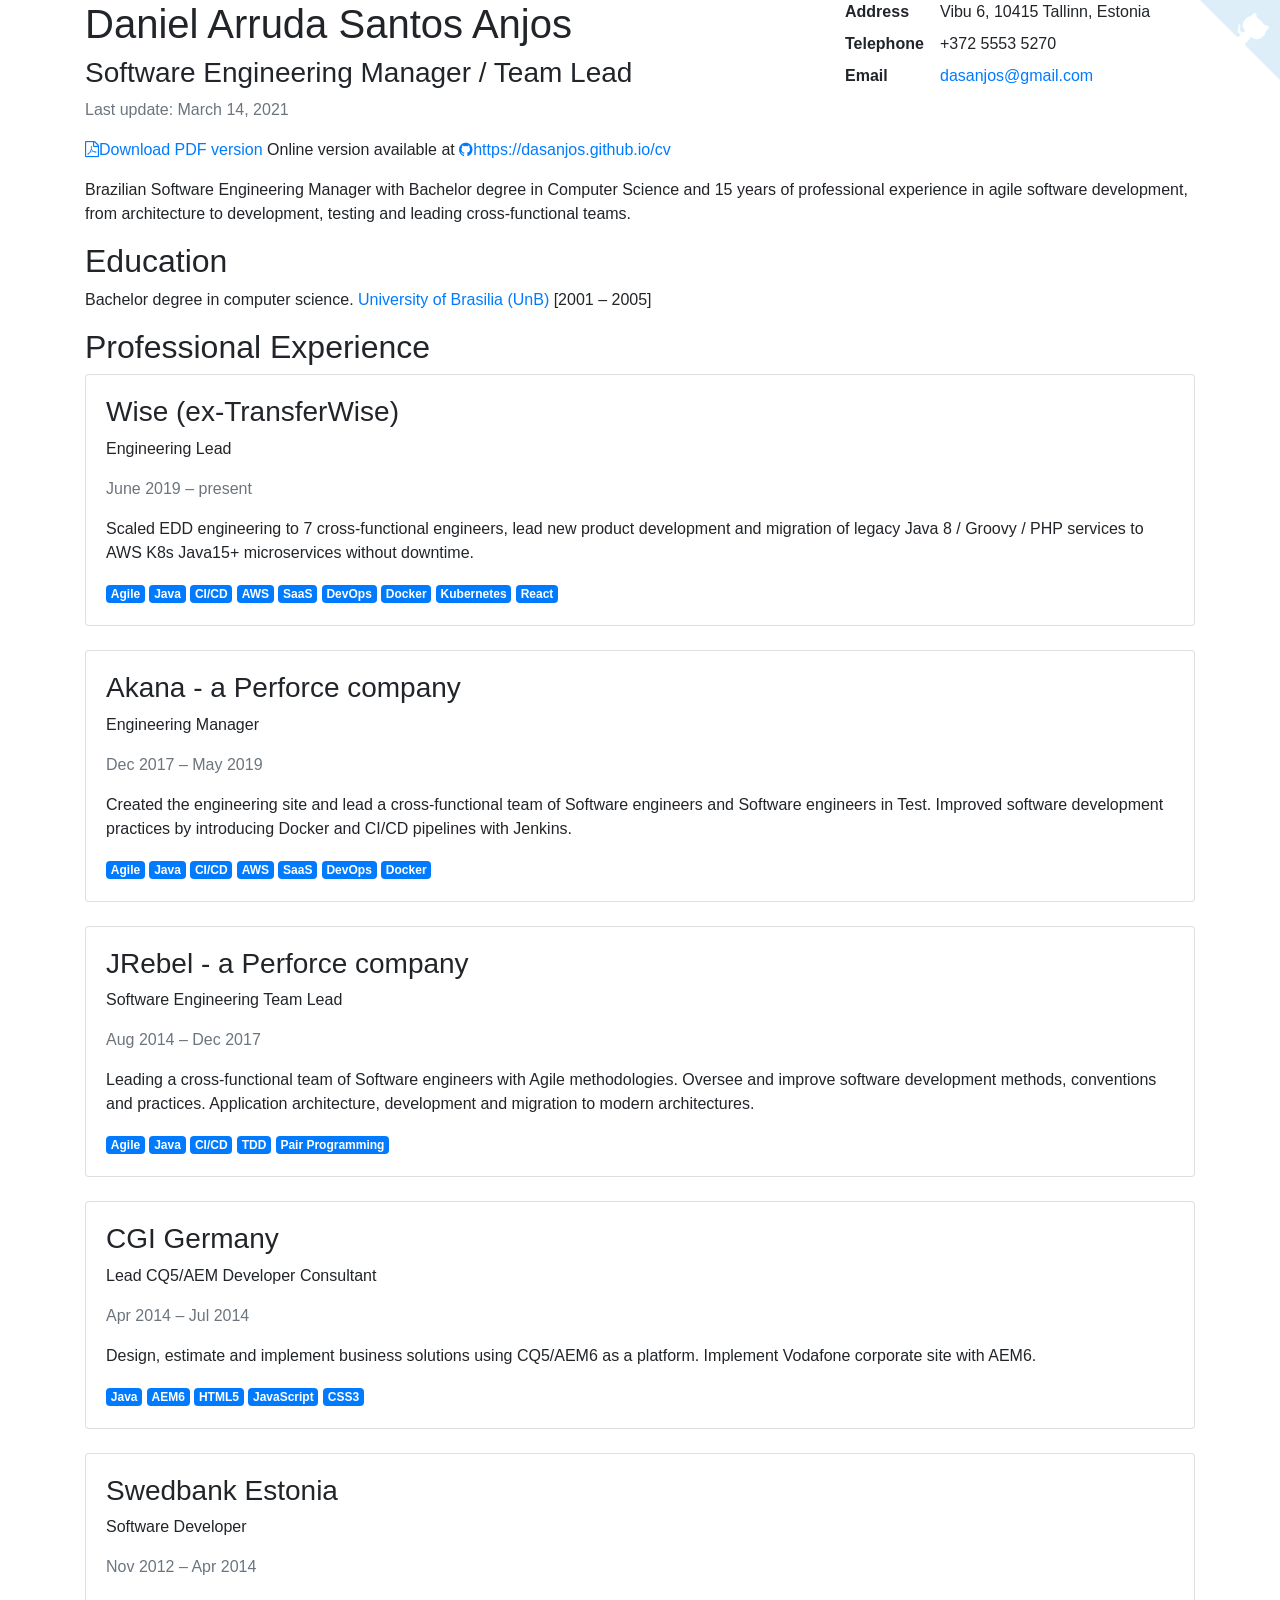
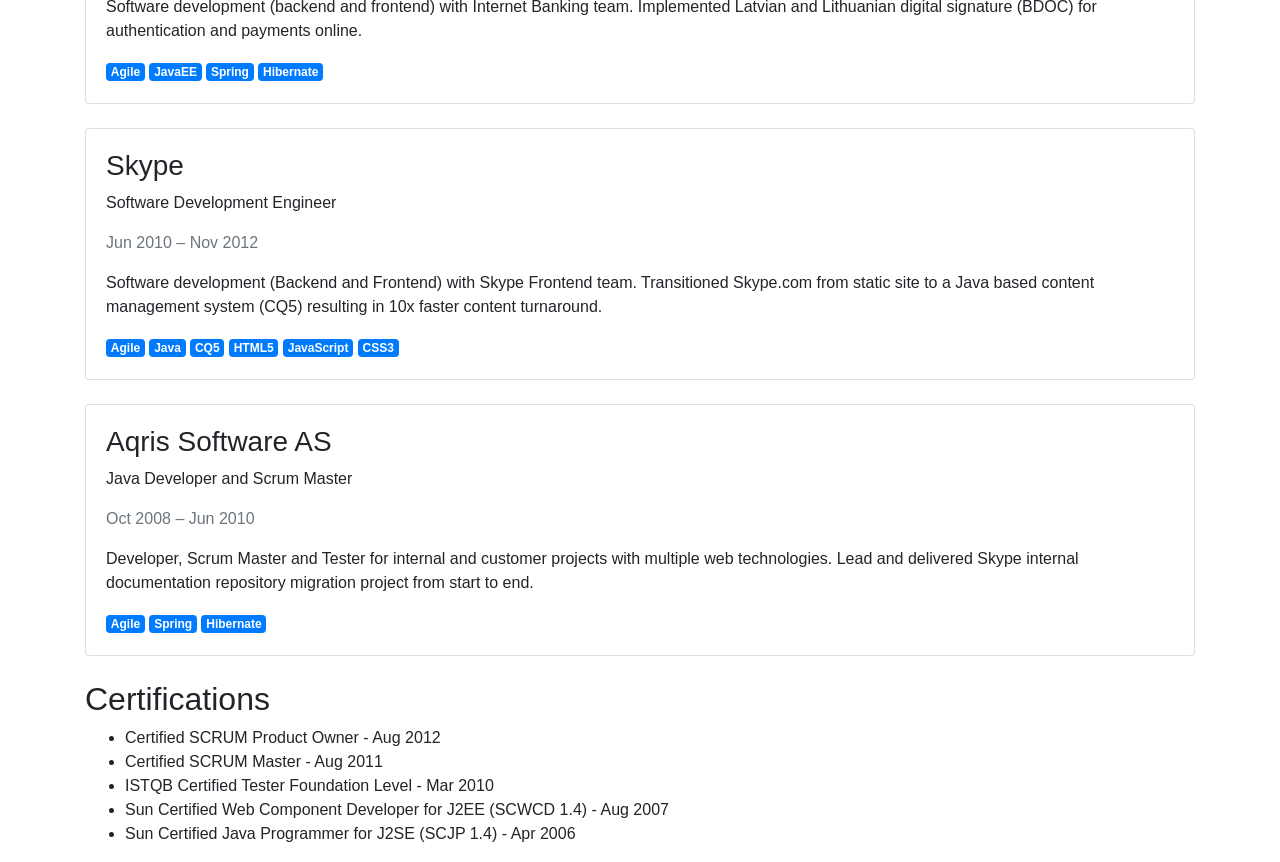
==== index.html @ d5791a0e "Deploying to gh-pages from  @ e9b150078faaaa921a63accdcb041da39d0c913b 🚀" ====
<!doctype html>
<html lang="en">
<head>
    <meta charset="UTF-8"/>
    <meta name="viewport" content="width=device-width, initial-scale=1">
    <title>Daniel Arruda Santos Anjos. Software Engineering Manager / Team Lead</title>
    <link rel="icon" href="favicon.ico" type="image/x-icon"/>
    <link rel="stylesheet" href="https://stackpath.bootstrapcdn.com/bootstrap/4.1.3/css/bootstrap.min.css">
    <link rel="stylesheet" href="https://maxcdn.bootstrapcdn.com/font-awesome/4.7.0/css/font-awesome.min.css">
    <link rel="stylesheet" href="styles.css">
</head>
<body>
    <div class="container page">
        <a href="https://github.com/dasanjos/cv" class="github-corner screen" aria-label="View source on Github"><svg width="80" height="80" viewBox="0 0 250 250" style="fill:#deeef9; color:#fff; position: absolute; top: 0; border: 0; right: 0;" aria-hidden="true"><path d="M0,0 L115,115 L130,115 L142,142 L250,250 L250,0 Z"></path><path d="M128.3,109.0 C113.8,99.7 119.0,89.6 119.0,89.6 C122.0,82.7 120.5,78.6 120.5,78.6 C119.2,72.0 123.4,76.3 123.4,76.3 C127.3,80.9 125.5,87.3 125.5,87.3 C122.9,97.6 130.6,101.9 134.4,103.2" fill="currentColor" style="transform-origin: 130px 106px;" class="octo-arm"></path><path d="M115.0,115.0 C114.9,115.1 118.7,116.5 119.8,115.4 L133.7,101.6 C136.9,99.2 139.9,98.4 142.2,98.6 C133.8,88.0 127.5,74.4 143.8,58.0 C148.5,53.4 154.0,51.2 159.7,51.0 C160.3,49.4 163.2,43.6 171.4,40.1 C171.4,40.1 176.1,42.5 178.8,56.2 C183.1,58.6 187.2,61.8 190.9,65.4 C194.5,69.0 197.7,73.2 200.1,77.6 C213.8,80.2 216.3,84.9 216.3,84.9 C212.7,93.1 206.9,96.0 205.4,96.6 C205.1,102.4 203.0,107.8 198.3,112.5 C181.9,128.9 168.3,122.5 157.7,114.1 C157.9,116.9 156.7,120.9 152.7,124.9 L141.0,136.5 C139.8,137.7 141.6,141.9 141.8,141.8 Z" fill="currentColor" class="octo-body"></path></svg></a>
        <div class="row">
            <div class="col-md-8 col-print-8">
                <h1>Daniel Arruda Santos Anjos</h1><h3>Software Engineering Manager / Team Lead</h3>
                <p>
                    <time datetime="" class="text-muted">Last update: March 14, 2021</time>
                </p>
                <p>
                    <span class="screen"><a href="daniel-arruda-santos-anjos.software-engineering-manager-team-lead.pdf"><i class="fa fa-file-pdf-o" aria-hidden="true"></i>Download PDF version</a></span>
                    <span class="print">Online version available at <a href="https://dasanjos.github.io/cv" class="text-nowrap"><i class="fa fa-github" aria-hidden="true"></i>https://dasanjos.github.io/cv</a></span>
                </p>
            </div>
            <div class="col-md-4 col-print-4">
                <dl class="row">
                        <dt class="col-md-3">Address</dt>
                        <dd class="col-md-9">Vibu 6, 10415 Tallinn, Estonia</dd>
                        <dt class="col-md-3">Telephone</dt>
                        <dd class="col-md-9">+372 5553 5270</dd>
                        <dt class="col-md-3">Email</dt>
                        <dd class="col-md-9"><a href="mailto:dasanjos@gmail.com">dasanjos@gmail.com</a></dd>
                </dl>
            </div>
        </div>
        <p>
            Brazilian Software Engineering Manager with Bachelor degree in Computer Science and 15 years of professional experience in agile software development, from architecture to development, testing and leading cross-functional teams.
        </p>

        <h2>Education</h2>
        <p>Bachelor degree in computer science. <a href="https://international.unb.br/">University of Brasilia (UnB)</a>  [2001 – 2005]</p>

        <h2>Professional Experience</h2>
        <div class="card mb-4">
            <div class="card-body">
                <h3>Wise (ex-TransferWise)</h3>
                <p> Engineering Lead </p>
                <p class="text-muted">June 2019 – present</p>

                <p>Scaled EDD engineering to 7 cross-functional engineers, lead new product development and migration of legacy Java 8 / Groovy / PHP services to AWS K8s Java15+ microservices without downtime.</p>

                <div>
                    <span class="badge badge-primary">Agile</span>
                    <span class="badge badge-primary">Java</span>
                    <span class="badge badge-primary">CI/CD</span>
                    <span class="badge badge-primary">AWS</span>
                    <span class="badge badge-primary">SaaS</span>
                    <span class="badge badge-primary">DevOps</span>
                    <span class="badge badge-primary">Docker</span>
                    <span class="badge badge-primary">Kubernetes</span>
                    <span class="badge badge-primary">React</span>
                </div>
            </div>
        </div>
        <div class="card mb-4">
            <div class="card-body">
                <h3>Akana - a Perforce company</h3>
                <p> Engineering Manager </p>
                <p class="text-muted">Dec 2017 – May 2019</p>

                <p>Created the engineering site and lead a cross-functional team of Software engineers and Software engineers in Test. Improved software development practices by introducing Docker and CI/CD pipelines with Jenkins.</p>

                <div>
                    <span class="badge badge-primary">Agile</span>
                    <span class="badge badge-primary">Java</span>
                    <span class="badge badge-primary">CI/CD</span>
                    <span class="badge badge-primary">AWS</span>
                    <span class="badge badge-primary">SaaS</span>
                    <span class="badge badge-primary">DevOps</span>
                    <span class="badge badge-primary">Docker</span>
                </div>
            </div>
        </div>
        <div class="card mb-4">
            <div class="card-body">
                <h3>JRebel - a Perforce company</h3>
                <p> Software Engineering Team Lead </p>
                <p class="text-muted">Aug 2014 – Dec 2017</p>

                <p>Leading a cross-functional team of Software engineers with Agile methodologies. Oversee and improve software development methods, conventions and practices. Application architecture, development and migration to modern architectures.</p>

                <div>
                    <span class="badge badge-primary">Agile</span>
                    <span class="badge badge-primary">Java</span>
                    <span class="badge badge-primary">CI/CD</span>
                    <span class="badge badge-primary">TDD</span>
                    <span class="badge badge-primary">Pair Programming</span>
                </div>
            </div>
        </div>
        <div class="card mb-4">
            <div class="card-body">
                <h3>CGI Germany</h3>
                <p> Lead CQ5/AEM Developer Consultant </p>
                <p class="text-muted">Apr 2014 – Jul 2014</p>

                <p>Design, estimate and implement business solutions using CQ5/AEM6 as a platform. Implement Vodafone corporate site with AEM6.</p>

                <div>
                    <span class="badge badge-primary">Java</span>
                    <span class="badge badge-primary">AEM6</span>
                    <span class="badge badge-primary">HTML5</span>
                    <span class="badge badge-primary">JavaScript</span>
                    <span class="badge badge-primary">CSS3</span>
                </div>
            </div>
        </div>
        <div class="card mb-4">
            <div class="card-body">
                <h3>Swedbank Estonia</h3>
                <p> Software Developer </p>
                <p class="text-muted">Nov 2012 – Apr 2014</p>

                <p>Software development (backend and frontend) with Internet Banking team. Implemented Latvian and Lithuanian digital signature (BDOC) for authentication and payments online.</p>

                <div>
                    <span class="badge badge-primary">Agile</span>
                    <span class="badge badge-primary">JavaEE</span>
                    <span class="badge badge-primary">Spring</span>
                    <span class="badge badge-primary">Hibernate</span>
                </div>
            </div>
        </div>
        <div class="card mb-4">
            <div class="card-body">
                <h3>Skype</h3>
                <p> Software Development Engineer </p>
                <p class="text-muted">Jun 2010 – Nov 2012</p>

                <p>Software development (Backend and Frontend) with Skype Frontend team. Transitioned Skype.com from static site to a Java based content management system (CQ5) resulting in 10x faster content turnaround.</p>

                <div>
                    <span class="badge badge-primary">Agile</span>
                    <span class="badge badge-primary">Java</span>
                    <span class="badge badge-primary">CQ5</span>
                    <span class="badge badge-primary">HTML5</span>
                    <span class="badge badge-primary">JavaScript</span>
                    <span class="badge badge-primary">CSS3</span>
                </div>
            </div>
        </div>
        <div class="card mb-4">
            <div class="card-body">
                <h3>Aqris Software AS</h3>
                <p> Java Developer and Scrum Master </p>
                <p class="text-muted">Oct 2008 – Jun 2010</p>

                <p>Developer, Scrum Master and Tester for internal and customer projects with multiple web technologies. Lead and delivered Skype internal documentation repository migration project from start to end.</p>

                <div>
                    <span class="badge badge-primary">Agile</span>
                    <span class="badge badge-primary">Spring</span>
                    <span class="badge badge-primary">Hibernate</span>
                </div>
            </div>
        </div>

        <h2>Certifications</h2>
        <ul>
            <!-- <li>AWS Certified Solutions Architect - Associate</a> - Jan 18, 2018</li> -->
            <!-- <li>React Nanodegree - Dec 27, 2017</li> -->
            <li>Certified SCRUM Product Owner - Aug 2012</li>
            <li>Certified SCRUM Master - Aug 2011</li>
            <li>ISTQB Certified Tester Foundation Level - Mar 2010</li>
            <li>Sun Certified Web Component Developer for J2EE (SCWCD 1.4) - Aug 2007</li>
            <li>Sun Certified Java Programmer for J2SE (SCJP 1.4) - Apr 2006</li>
        </ul>

    </div>
</body>
</html>
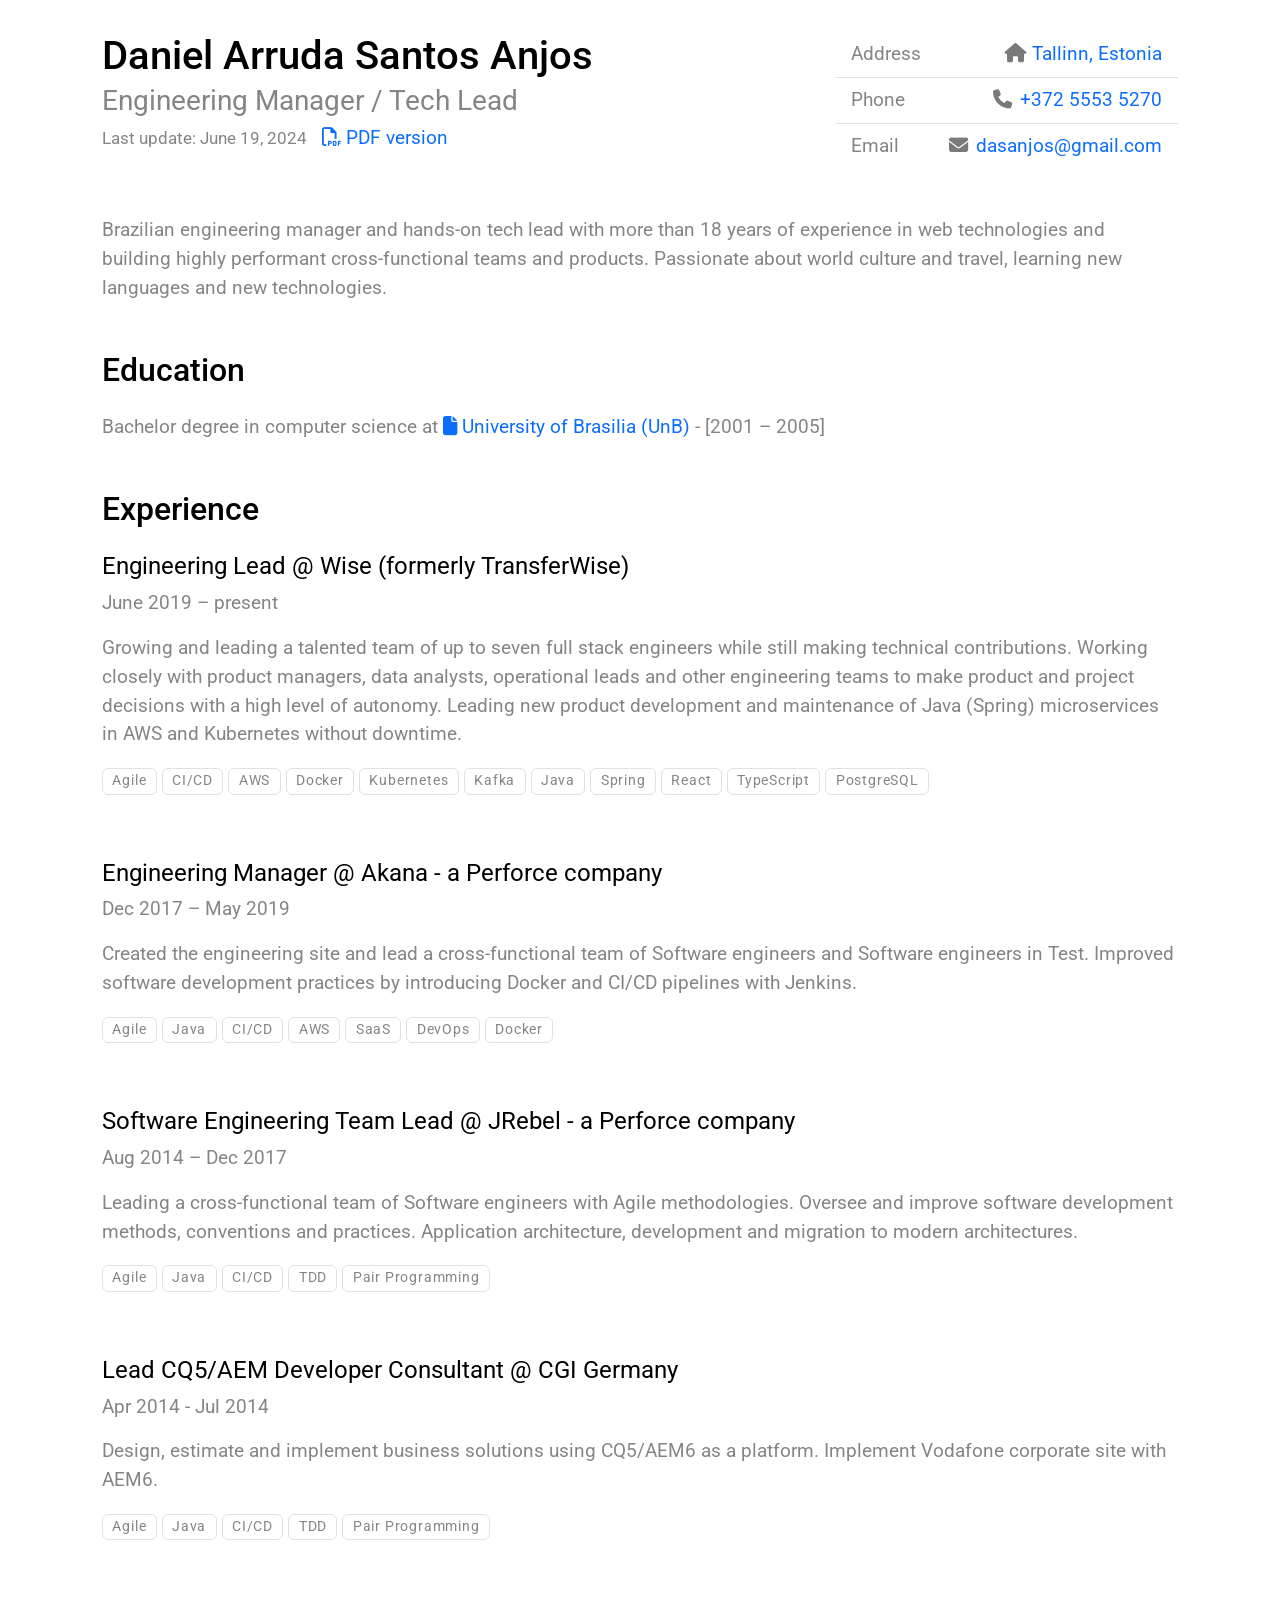
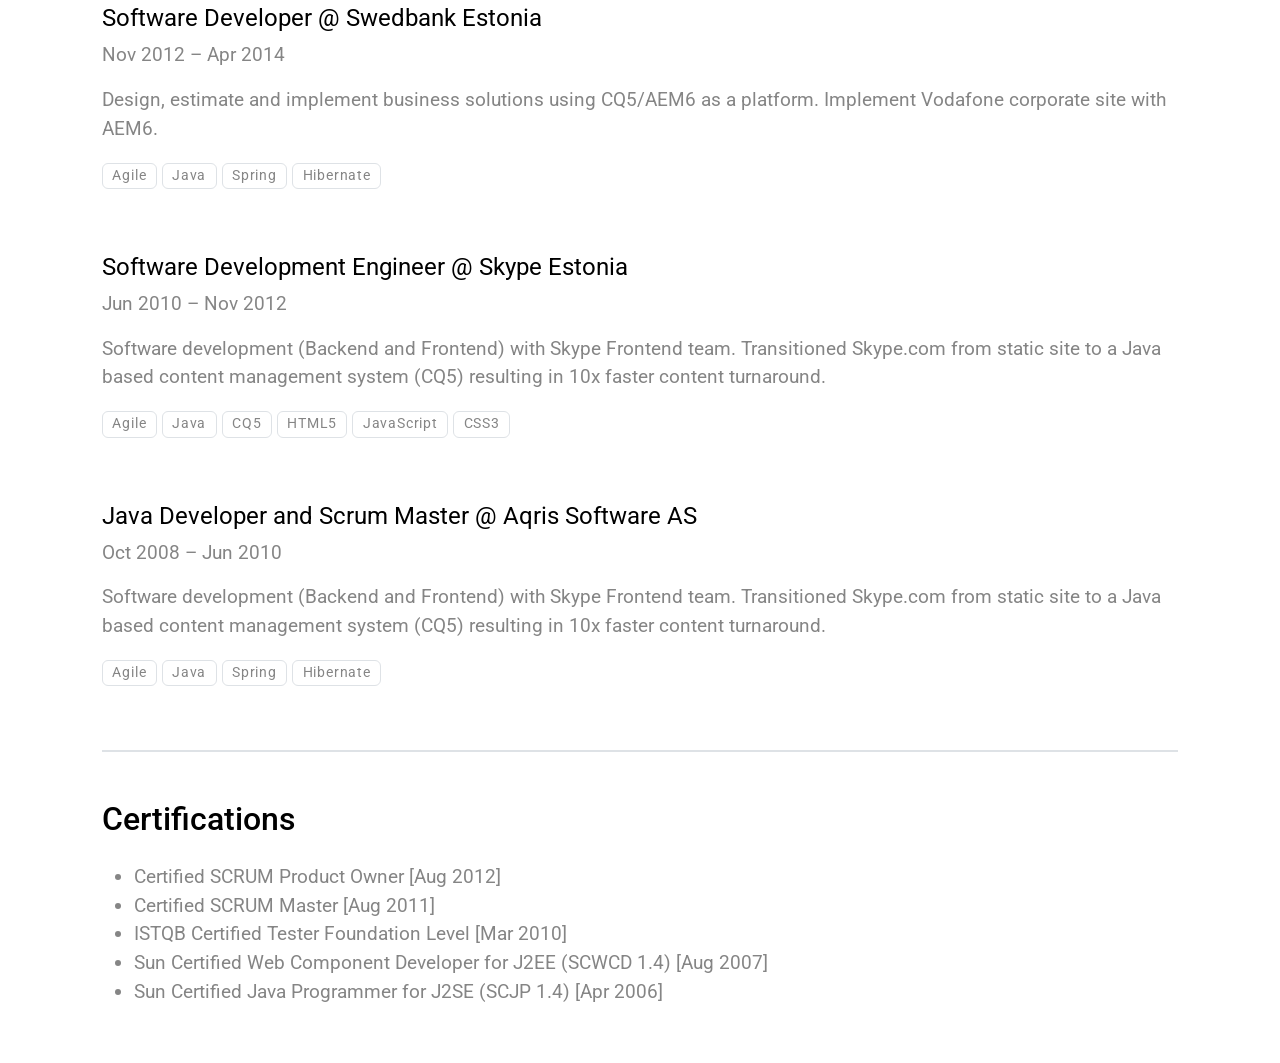
==== commit 464a0268: "Updates" ====
--- a/index.html
+++ b/index.html
@@ -3,180 +3,204 @@
 <head>
     <meta charset="UTF-8"/>
     <meta name="viewport" content="width=device-width, initial-scale=1">
-    <title>Daniel Arruda Santos Anjos. Software Engineering Manager / Team Lead</title>
+    <title>Daniel Arruda Santos Anjos. Engineering Manager / Tech Lead</title>
     <link rel="icon" href="favicon.ico" type="image/x-icon"/>
-    <link rel="stylesheet" href="https://stackpath.bootstrapcdn.com/bootstrap/4.1.3/css/bootstrap.min.css">
-    <link rel="stylesheet" href="https://maxcdn.bootstrapcdn.com/font-awesome/4.7.0/css/font-awesome.min.css">
+    <link rel="preconnect" href="https://fonts.googleapis.com">
+    <link rel="preconnect" href="https://fonts.gstatic.com" crossorigin>
+    <link href="https://fonts.googleapis.com/css2?family=Roboto:wght@400;500&display=swap" rel="stylesheet">
+    <link rel="stylesheet" href="https://cdn.jsdelivr.net/npm/bootstrap@5.2.0/dist/css/bootstrap.min.css">
+    <link rel="stylesheet" href="https://cdnjs.cloudflare.com/ajax/libs/font-awesome/6.1.2/css/all.min.css">
     <link rel="stylesheet" href="styles.css">
+    <base target="_blank">
 </head>
 <body>
-    <div class="container page">
-        <a href="https://github.com/dasanjos/cv" class="github-corner screen" aria-label="View source on Github"><svg width="80" height="80" viewBox="0 0 250 250" style="fill:#deeef9; color:#fff; position: absolute; top: 0; border: 0; right: 0;" aria-hidden="true"><path d="M0,0 L115,115 L130,115 L142,142 L250,250 L250,0 Z"></path><path d="M128.3,109.0 C113.8,99.7 119.0,89.6 119.0,89.6 C122.0,82.7 120.5,78.6 120.5,78.6 C119.2,72.0 123.4,76.3 123.4,76.3 C127.3,80.9 125.5,87.3 125.5,87.3 C122.9,97.6 130.6,101.9 134.4,103.2" fill="currentColor" style="transform-origin: 130px 106px;" class="octo-arm"></path><path d="M115.0,115.0 C114.9,115.1 118.7,116.5 119.8,115.4 L133.7,101.6 C136.9,99.2 139.9,98.4 142.2,98.6 C133.8,88.0 127.5,74.4 143.8,58.0 C148.5,53.4 154.0,51.2 159.7,51.0 C160.3,49.4 163.2,43.6 171.4,40.1 C171.4,40.1 176.1,42.5 178.8,56.2 C183.1,58.6 187.2,61.8 190.9,65.4 C194.5,69.0 197.7,73.2 200.1,77.6 C213.8,80.2 216.3,84.9 216.3,84.9 C212.7,93.1 206.9,96.0 205.4,96.6 C205.1,102.4 203.0,107.8 198.3,112.5 C181.9,128.9 168.3,122.5 157.7,114.1 C157.9,116.9 156.7,120.9 152.7,124.9 L141.0,136.5 C139.8,137.7 141.6,141.9 141.8,141.8 Z" fill="currentColor" class="octo-body"></path></svg></a>
+<div class="container page">
+    <div class="mb-5 pb-print-0 mb-print-1">
         <div class="row">
-            <div class="col-md-8 col-print-8">
-                <h1>Daniel Arruda Santos Anjos</h1><h3>Software Engineering Manager / Team Lead</h3>
-                <p>
-                    <time datetime="" class="text-muted">Last update: March 14, 2021</time>
-                </p>
-                <p>
-                    <span class="screen"><a href="daniel-arruda-santos-anjos.software-engineering-manager-team-lead.pdf"><i class="fa fa-file-pdf-o" aria-hidden="true"></i>Download PDF version</a></span>
-                    <span class="print">Online version available at <a href="https://dasanjos.github.io/cv" class="text-nowrap"><i class="fa fa-github" aria-hidden="true"></i>https://dasanjos.github.io/cv</a></span>
-                </p>
-            </div>
-            <div class="col-md-4 col-print-4">
-                <dl class="row">
-                        <dt class="col-md-3">Address</dt>
-                        <dd class="col-md-9">Vibu 6, 10415 Tallinn, Estonia</dd>
-                        <dt class="col-md-3">Telephone</dt>
-                        <dd class="col-md-9">+372 5553 5270</dd>
-                        <dt class="col-md-3">Email</dt>
-                        <dd class="col-md-9"><a href="mailto:dasanjos@gmail.com">dasanjos@gmail.com</a></dd>
-                </dl>
-            </div>
-        </div>
-        <p>
-            Brazilian Software Engineering Manager with Bachelor degree in Computer Science and 15 years of professional experience in agile software development, from architecture to development, testing and leading cross-functional teams.
-        </p>
-
-        <h2>Education</h2>
-        <p>Bachelor degree in computer science. <a href="https://international.unb.br/">University of Brasilia (UnB)</a>  [2001 – 2005]</p>
-
-        <h2>Professional Experience</h2>
-        <div class="card mb-4">
-            <div class="card-body">
-                <h3>Wise (ex-TransferWise)</h3>
-                <p> Engineering Lead </p>
-                <p class="text-muted">June 2019 – present</p>
-
-                <p>Scaled EDD engineering to 7 cross-functional engineers, lead new product development and migration of legacy Java 8 / Groovy / PHP services to AWS K8s Java15+ microservices without downtime.</p>
-
+            <div class="col-print-8 col-8 col-md-8 d-flex justify-content-between flex-column">
                 <div>
-                    <span class="badge badge-primary">Agile</span>
-                    <span class="badge badge-primary">Java</span>
-                    <span class="badge badge-primary">CI/CD</span>
-                    <span class="badge badge-primary">AWS</span>
-                    <span class="badge badge-primary">SaaS</span>
-                    <span class="badge badge-primary">DevOps</span>
-                    <span class="badge badge-primary">Docker</span>
-                    <span class="badge badge-primary">Kubernetes</span>
-                    <span class="badge badge-primary">React</span>
+                    <h1 class="mb-0">Daniel Arruda Santos Anjos</h1>
+                    <div class="fs-3">Engineering Manager / Tech Lead</div>
                 </div>
-            </div>
-        </div>
-        <div class="card mb-4">
-            <div class="card-body">
-                <h3>Akana - a Perforce company</h3>
-                <p> Engineering Manager </p>
-                <p class="text-muted">Dec 2017 – May 2019</p>
-
-                <p>Created the engineering site and lead a cross-functional team of Software engineers and Software engineers in Test. Improved software development practices by introducing Docker and CI/CD pipelines with Jenkins.</p>
-
                 <div>
-                    <span class="badge badge-primary">Agile</span>
-                    <span class="badge badge-primary">Java</span>
-                    <span class="badge badge-primary">CI/CD</span>
-                    <span class="badge badge-primary">AWS</span>
-                    <span class="badge badge-primary">SaaS</span>
-                    <span class="badge badge-primary">DevOps</span>
-                    <span class="badge badge-primary">Docker</span>
+                    <p>
+                        <time datetime="" class="small">Last update: June 19, 2024</time> &nbsp;
+                        <span class="screen"><a href="daniel-arruda-santos-anjos.engineering-manager-tech-lead.pdf"><i class="far fa-file-pdf"></i>PDF version</a></span>
+                        <span class="print">Latest version <a href="https://dasanjos.github.io/cv" class="text-nowrap"><i class="fa fa-globe"></i>https://dasanjos.github.io/cv</a></span>
+                    </p>
                 </div>
             </div>
-        </div>
-        <div class="card mb-4">
-            <div class="card-body">
-                <h3>JRebel - a Perforce company</h3>
-                <p> Software Engineering Team Lead </p>
-                <p class="text-muted">Aug 2014 – Dec 2017</p>
-
-                <p>Leading a cross-functional team of Software engineers with Agile methodologies. Oversee and improve software development methods, conventions and practices. Application architecture, development and migration to modern architectures.</p>
-
-                <div>
-                    <span class="badge badge-primary">Agile</span>
-                    <span class="badge badge-primary">Java</span>
-                    <span class="badge badge-primary">CI/CD</span>
-                    <span class="badge badge-primary">TDD</span>
-                    <span class="badge badge-primary">Pair Programming</span>
-                </div>
-            </div>
-        </div>
-        <div class="card mb-4">
-            <div class="card-body">
-                <h3>CGI Germany</h3>
-                <p> Lead CQ5/AEM Developer Consultant </p>
-                <p class="text-muted">Apr 2014 – Jul 2014</p>
-
-                <p>Design, estimate and implement business solutions using CQ5/AEM6 as a platform. Implement Vodafone corporate site with AEM6.</p>
-
-                <div>
-                    <span class="badge badge-primary">Java</span>
-                    <span class="badge badge-primary">AEM6</span>
-                    <span class="badge badge-primary">HTML5</span>
-                    <span class="badge badge-primary">JavaScript</span>
-                    <span class="badge badge-primary">CSS3</span>
-                </div>
-            </div>
-        </div>
-        <div class="card mb-4">
-            <div class="card-body">
-                <h3>Swedbank Estonia</h3>
-                <p> Software Developer </p>
-                <p class="text-muted">Nov 2012 – Apr 2014</p>
-
-                <p>Software development (backend and frontend) with Internet Banking team. Implemented Latvian and Lithuanian digital signature (BDOC) for authentication and payments online.</p>
-
-                <div>
-                    <span class="badge badge-primary">Agile</span>
-                    <span class="badge badge-primary">JavaEE</span>
-                    <span class="badge badge-primary">Spring</span>
-                    <span class="badge badge-primary">Hibernate</span>
-                </div>
-            </div>
-        </div>
-        <div class="card mb-4">
-            <div class="card-body">
-                <h3>Skype</h3>
-                <p> Software Development Engineer </p>
-                <p class="text-muted">Jun 2010 – Nov 2012</p>
-
-                <p>Software development (Backend and Frontend) with Skype Frontend team. Transitioned Skype.com from static site to a Java based content management system (CQ5) resulting in 10x faster content turnaround.</p>
-
-                <div>
-                    <span class="badge badge-primary">Agile</span>
-                    <span class="badge badge-primary">Java</span>
-                    <span class="badge badge-primary">CQ5</span>
-                    <span class="badge badge-primary">HTML5</span>
-                    <span class="badge badge-primary">JavaScript</span>
-                    <span class="badge badge-primary">CSS3</span>
-                </div>
-            </div>
-        </div>
-        <div class="card mb-4">
-            <div class="card-body">
-                <h3>Aqris Software AS</h3>
-                <p> Java Developer and Scrum Master </p>
-                <p class="text-muted">Oct 2008 – Jun 2010</p>
-
-                <p>Developer, Scrum Master and Tester for internal and customer projects with multiple web technologies. Lead and delivered Skype internal documentation repository migration project from start to end.</p>
-
-                <div>
-                    <span class="badge badge-primary">Agile</span>
-                    <span class="badge badge-primary">Spring</span>
-                    <span class="badge badge-primary">Hibernate</span>
-                </div>
-            </div>
-        </div>
-
-        <h2>Certifications</h2>
+            <div class="col-print-4 col-4 col-md-4">
+                <ul class="list-group list-group-flush">
+                    <li class="list-group-item d-flex justify-content-between align-items-start">
+                        <span class="text-nowrap">Address</span>
+                        <span class="text-nowrap"><a href="https://www.google.com/maps/place/Tallinn,+EE"><i class="fa fa-home fact-icon"></i>Tallinn, Estonia</a></span>
+                    </li>
+                    <li class="list-group-item d-flex justify-content-between align-items-start">
+                        <span class="text-nowrap">Phone</span>
+                        <span class="text-nowrap"><a href="tel:+37255535270"><i class="fa fa-phone fact-icon"></i>+372 5553 5270</a></span>
+                    </li>
+                    <li class="list-group-item d-flex justify-content-between align-items-start">
+                        <span class="text-nowrap">Email</span>
+                        <span class="text-nowrap"><a href="mailto:dasanjos@gmail.com"><i class="fa fa-envelope fact-icon"></i>dasanjos@gmail.com</a></span>
+                    </li>
+                </ul>
+            </div>
+        </div>
+    </div>
+
+    <div class="mb-5 pb-print-0 mb-print-1">
+        Brazilian engineering manager and hands-on tech lead with more than 18 years of experience in web technologies and building highly performant cross-functional teams and products. 
+        Passionate about world culture and travel, learning new languages and new technologies.
+    </div>
+
+    <div class="mb-5 pb-print-0 mb-print-1">
+        <h2 class="mb-4">Education</h2>
+        <div>Bachelor degree in computer science at <a href="https://international.unb.br/"><i class="fa fa-file"></i>University of Brasilia (UnB)</a> - [2001 – 2005]</div>
+    </div>
+
+
+    <div class="border-bottom border-2 border-print-0 mb-5 pb-5 pb-print-0 mb-print-1">
+        <h2 class="mb-4">Experience</h2>
+        <div class="row d-block d-md-flex mb-5">
+            <div class="col-md-12">
+                <h3 class="fs-4 fw-normal">Engineering Lead @ Wise (formerly TransferWise)</h3>
+
+                <p>June 2019 – present</p>
+
+                <div><p>Growing and leading a talented team of up to seven full stack engineers while still making technical contributions. Working closely with product managers, data analysts, operational leads and other engineering teams to make product and project decisions with a high level of autonomy. Leading new product development and maintenance of Java (Spring) microservices in AWS and Kubernetes without downtime.</p></div>
+
+                <p>
+                    <span class="badge text-body border border-1">Agile</span>
+                    <span class="badge text-body border border-1">CI/CD</span>
+                    <span class="badge text-body border border-1">AWS</span>
+                    <span class="badge text-body border border-1">Docker</span>
+                    <span class="badge text-body border border-1">Kubernetes</span>
+                    <span class="badge text-body border border-1">Kafka</span>
+                    <span class="badge text-body border border-1">Java</span>
+                    <span class="badge text-body border border-1">Spring</span>
+                    <span class="badge text-body border border-1">React</span>
+                    <span class="badge text-body border border-1">TypeScript</span>
+                    <span class="badge text-body border border-1">PostgreSQL</span>
+                </p>
+            </div>
+        </div>
+        <div class="row d-block d-md-flex mb-5">
+            <div class="col-md-12">
+                <h3 class="fs-4 fw-normal">Engineering Manager @ Akana - a Perforce company</h3>
+
+                <p>Dec 2017 – May 2019</p>
+
+                <div><p>Created the engineering site and lead a cross-functional team of Software engineers and Software engineers in Test. Improved software development practices by introducing Docker and CI/CD pipelines with Jenkins.</p></div>
+
+                <p>
+                    <span class="badge text-body border border-1">Agile</span>
+                    <span class="badge text-body border border-1">Java</span>
+                    <span class="badge text-body border border-1">CI/CD</span>
+                    <span class="badge text-body border border-1">AWS</span>
+                    <span class="badge text-body border border-1">SaaS</span>
+                    <span class="badge text-body border border-1">DevOps</span>
+                    <span class="badge text-body border border-1">Docker</span>
+                </p>
+            </div>
+        </div>
+        <div class="row d-block d-md-flex mb-5">
+            <div class="col-md-12">
+                <h3 class="fs-4 fw-normal">Software Engineering Team Lead @ JRebel - a Perforce company</h3>
+
+                <p>Aug 2014 – Dec 2017</p>
+
+                <div><p>Leading a cross-functional team of Software engineers with Agile methodologies. Oversee and improve software development methods, conventions and practices. Application architecture, development and migration to modern architectures.</p></div>
+
+                <p>
+                    <span class="badge text-body border border-1">Agile</span>
+                    <span class="badge text-body border border-1">Java</span>
+                    <span class="badge text-body border border-1">CI/CD</span>
+                    <span class="badge text-body border border-1">TDD</span>
+                    <span class="badge text-body border border-1">Pair Programming</span>
+                </p>
+            </div>
+        </div>
+        <div class="row d-block d-md-flex mb-5">
+            <div class="col-md-12">
+                <h3 class="fs-4 fw-normal">Lead CQ5/AEM Developer Consultant @ CGI Germany</h3>
+
+                <p>Apr 2014 - Jul 2014</p>
+
+                <div><p>Design, estimate and implement business solutions using CQ5/AEM6 as a platform. Implement Vodafone corporate site with AEM6.</p></div>
+
+                <p>
+                    <span class="badge text-body border border-1">Agile</span>
+                    <span class="badge text-body border border-1">Java</span>
+                    <span class="badge text-body border border-1">CI/CD</span>
+                    <span class="badge text-body border border-1">TDD</span>
+                    <span class="badge text-body border border-1">Pair Programming</span>
+                </p>
+            </div>
+        </div>
+        <div class="row d-block d-md-flex mb-5">
+            <div class="col-md-12">
+                <h3 class="fs-4 fw-normal">Software Developer @ Swedbank Estonia</h3>
+
+                <p>Nov 2012 – Apr 2014</p>
+
+                <div><p>Design, estimate and implement business solutions using CQ5/AEM6 as a platform. Implement Vodafone corporate site with AEM6.</p></div>
+
+                <p>
+                    <span class="badge text-body border border-1">Agile</span>
+                    <span class="badge text-body border border-1">Java</span>
+                    <span class="badge text-body border border-1">Spring</span>
+                    <span class="badge text-body border border-1">Hibernate</span>
+                </p>
+            </div>
+        </div>
+        <div class="row d-block d-md-flex mb-5">
+            <div class="col-md-12">
+                <h3 class="fs-4 fw-normal">Software Development Engineer @ Skype Estonia</h3>
+
+                <p>Jun 2010 – Nov 2012</p>
+
+                <div><p>Software development (Backend and Frontend) with Skype Frontend team. Transitioned Skype.com from static site to a Java based content management system (CQ5) resulting in 10x faster content turnaround.</p></div>
+
+                <p>
+                    <span class="badge text-body border border-1">Agile</span>
+                    <span class="badge text-body border border-1">Java</span>
+                    <span class="badge text-body border border-1">CQ5</span>
+                    <span class="badge text-body border border-1">HTML5</span>
+                    <span class="badge text-body border border-1">JavaScript</span>
+                    <span class="badge text-body border border-1">CSS3</span>
+                </p>
+            </div>
+        </div>
+        <div class="row d-block d-md-flex">
+            <div class="col-md-12">
+                <h3 class="fs-4 fw-normal">Java Developer and Scrum Master @ Aqris Software AS</h3>
+
+                <p>Oct 2008 – Jun 2010</p>
+
+                <div><p>Software development (Backend and Frontend) with Skype Frontend team. Transitioned Skype.com from static site to a Java based content management system (CQ5) resulting in 10x faster content turnaround.</p></div>
+
+                <p>
+                    <span class="badge text-body border border-1">Agile</span>
+                    <span class="badge text-body border border-1">Java</span>
+                    <span class="badge text-body border border-1">Spring</span>
+                    <span class="badge text-body border border-1">Hibernate</span>
+                </p>
+            </div>
+        </div>
+    </div>
+
+    <h2 class="mb-4">Certifications</h2>
+
+    <div class="mb-4">
         <ul>
-            <!-- <li>AWS Certified Solutions Architect - Associate</a> - Jan 18, 2018</li> -->
-            <!-- <li>React Nanodegree - Dec 27, 2017</li> -->
-            <li>Certified SCRUM Product Owner - Aug 2012</li>
-            <li>Certified SCRUM Master - Aug 2011</li>
-            <li>ISTQB Certified Tester Foundation Level - Mar 2010</li>
-            <li>Sun Certified Web Component Developer for J2EE (SCWCD 1.4) - Aug 2007</li>
-            <li>Sun Certified Java Programmer for J2SE (SCJP 1.4) - Apr 2006</li>
+            <li>Certified SCRUM Product Owner [Aug 2012]</li>
+            <li>Certified SCRUM Master [Aug 2011]</li>
+            <li>ISTQB Certified Tester Foundation Level [Mar 2010]</li>
+            <li>Sun Certified Web Component Developer for J2EE (SCWCD 1.4) [Aug 2007]</li>
+            <li>Sun Certified Java Programmer for J2SE (SCJP 1.4) [Apr 2006]</li>
         </ul>
-
-    </div>
+    </div>
+</div>
 </body>
 </html>
--- a/styles.css
+++ b/styles.css
@@ -0,0 +1,160 @@
+:root {
+    --bs-font-sans-serif: Roboto, sans-serif;
+    --bs-body-font-weight: 400;
+    --bs-body-color: #858585;
+    --bs-body-color-rgb: 133, 133, 133;
+    --light-color: #D9D9D9;
+    --dark-color: #7a7a7a;
+    --bs-body-font-size: 1.2rem;
+}
+
+a {
+    word-break: break-word;
+    text-decoration: none;
+}
+
+h1, h2, h3, h4 {
+    color: #000000;
+}
+
+@media print {
+    :root {
+        --bs-body-color: #000;
+    }
+
+    body {
+        font-size: 0.7rem;
+    }
+
+    a {
+        text-decoration: underline;
+    }
+
+    .page {
+        min-width: 100%;
+    }
+
+    .screen {
+        display: none;
+    }
+
+    .card {
+        border: none;
+    }
+
+    .card-body {
+        padding: 0;
+    }
+
+    .badge {
+        border: 0.07rem solid #868e96;
+        color: inherit;
+        background-color: inherit;
+    }
+
+    .print-url {
+        color: #deeef9;
+        text-decoration: none;
+        font-size: smaller;
+    }
+
+    .text-print-right {
+        text-align: right;
+    }
+}
+
+@media not print {
+    .page {
+        padding: 2rem;
+    }
+
+    .print {
+        display: none;
+    }
+
+    h2 {
+        margin-top: 2rem;
+        margin-bottom: 1rem;
+    }
+
+    dt {
+        font-weight: normal;
+    }
+
+    strong {
+        font-weight: 500;
+    }
+}
+
+.far,
+.fab,
+.fas,
+.fa {
+    text-decoration: none !important;
+    margin-right: 5px;
+}
+
+.badge {
+    font-weight: normal;
+    letter-spacing: 0.05rem;
+}
+
+@media print {
+    .col-print-1 {
+        flex: 0 0 8.333333%;
+        max-width: 8.333333%;
+    }
+
+    .col-print-6 {
+        flex: 0 0 50%;
+        max-width: 50%;
+    }
+
+    .border-print-0 {
+        border-width: 0 !important;
+    }
+
+    .pb-print-0 {
+        padding-bottom: 0 !important;
+    }
+
+    .mb-print-1 {
+        margin-bottom: 1rem !important;
+    }
+}
+
+.fact-icon {
+    width: 1em;
+    color: var(--dark-color);
+    margin-right: 0.5rem;
+}
+
+@page {
+    size: auto;
+    margin: 10mm;
+}
+
+.skills {
+    position: relative;
+    display: inline-block;
+    font-size: 1.2rem;
+}
+
+.skills::after {
+    display: block;
+    content: '•••••';
+    color: var(--light-color);
+}
+
+.skills-bar {
+    position: absolute;
+    left: 0;
+    top: 0;
+    overflow: hidden;
+}
+
+.skills-bar::after {
+    display: block;
+    content: '•••••';
+    color: var(--bs-primary);
+}
